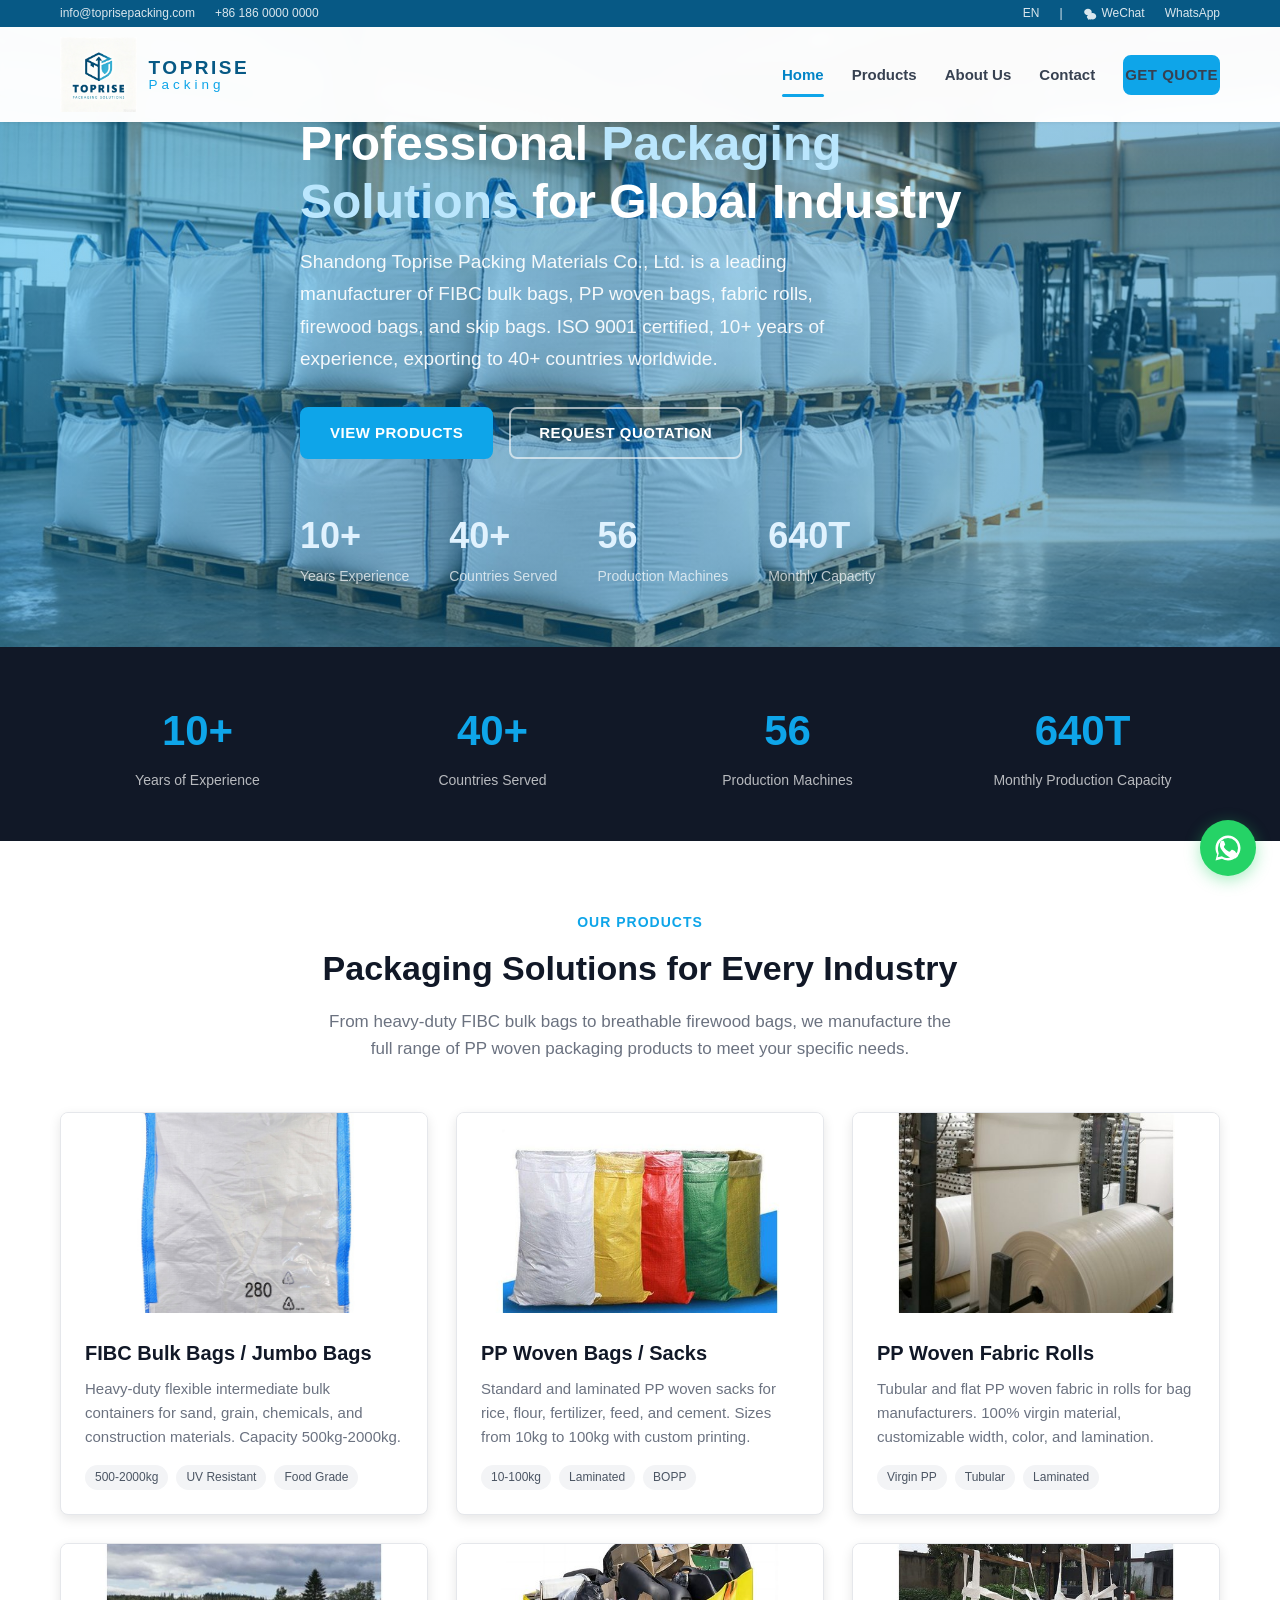
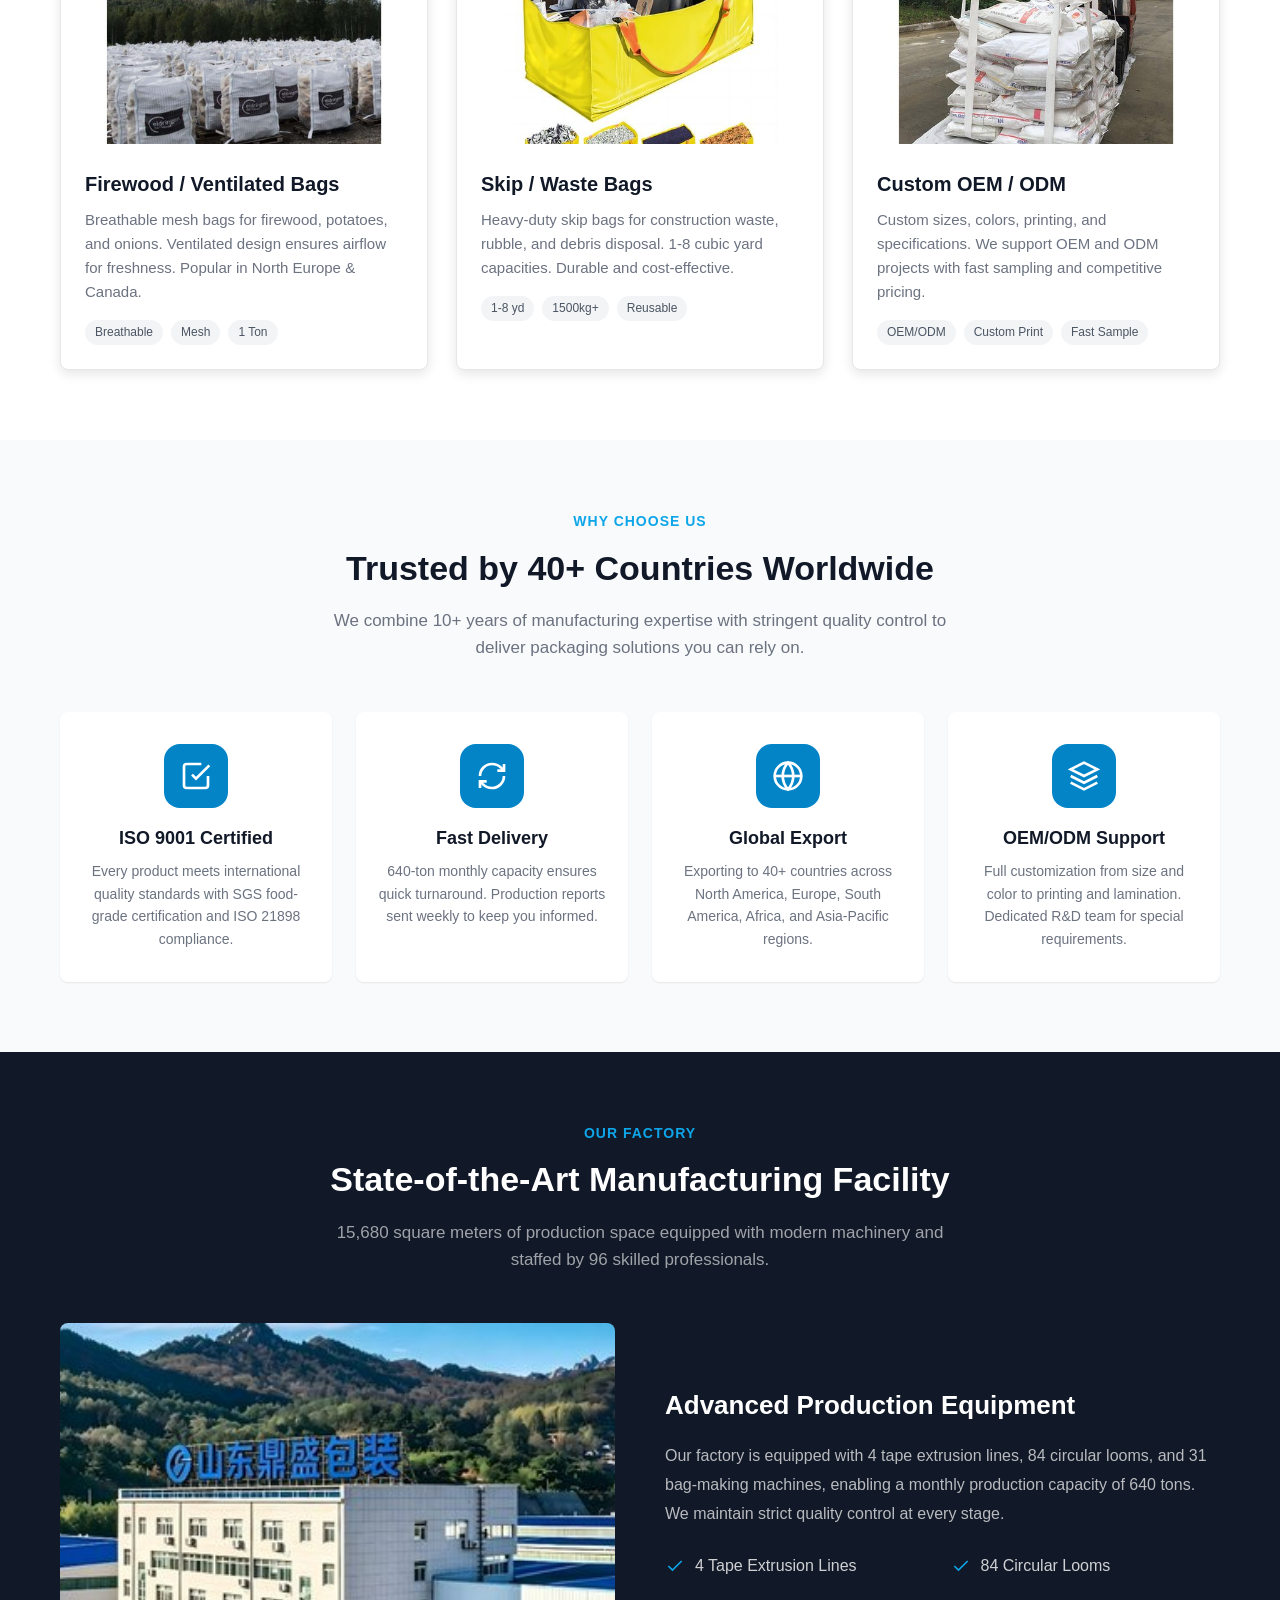
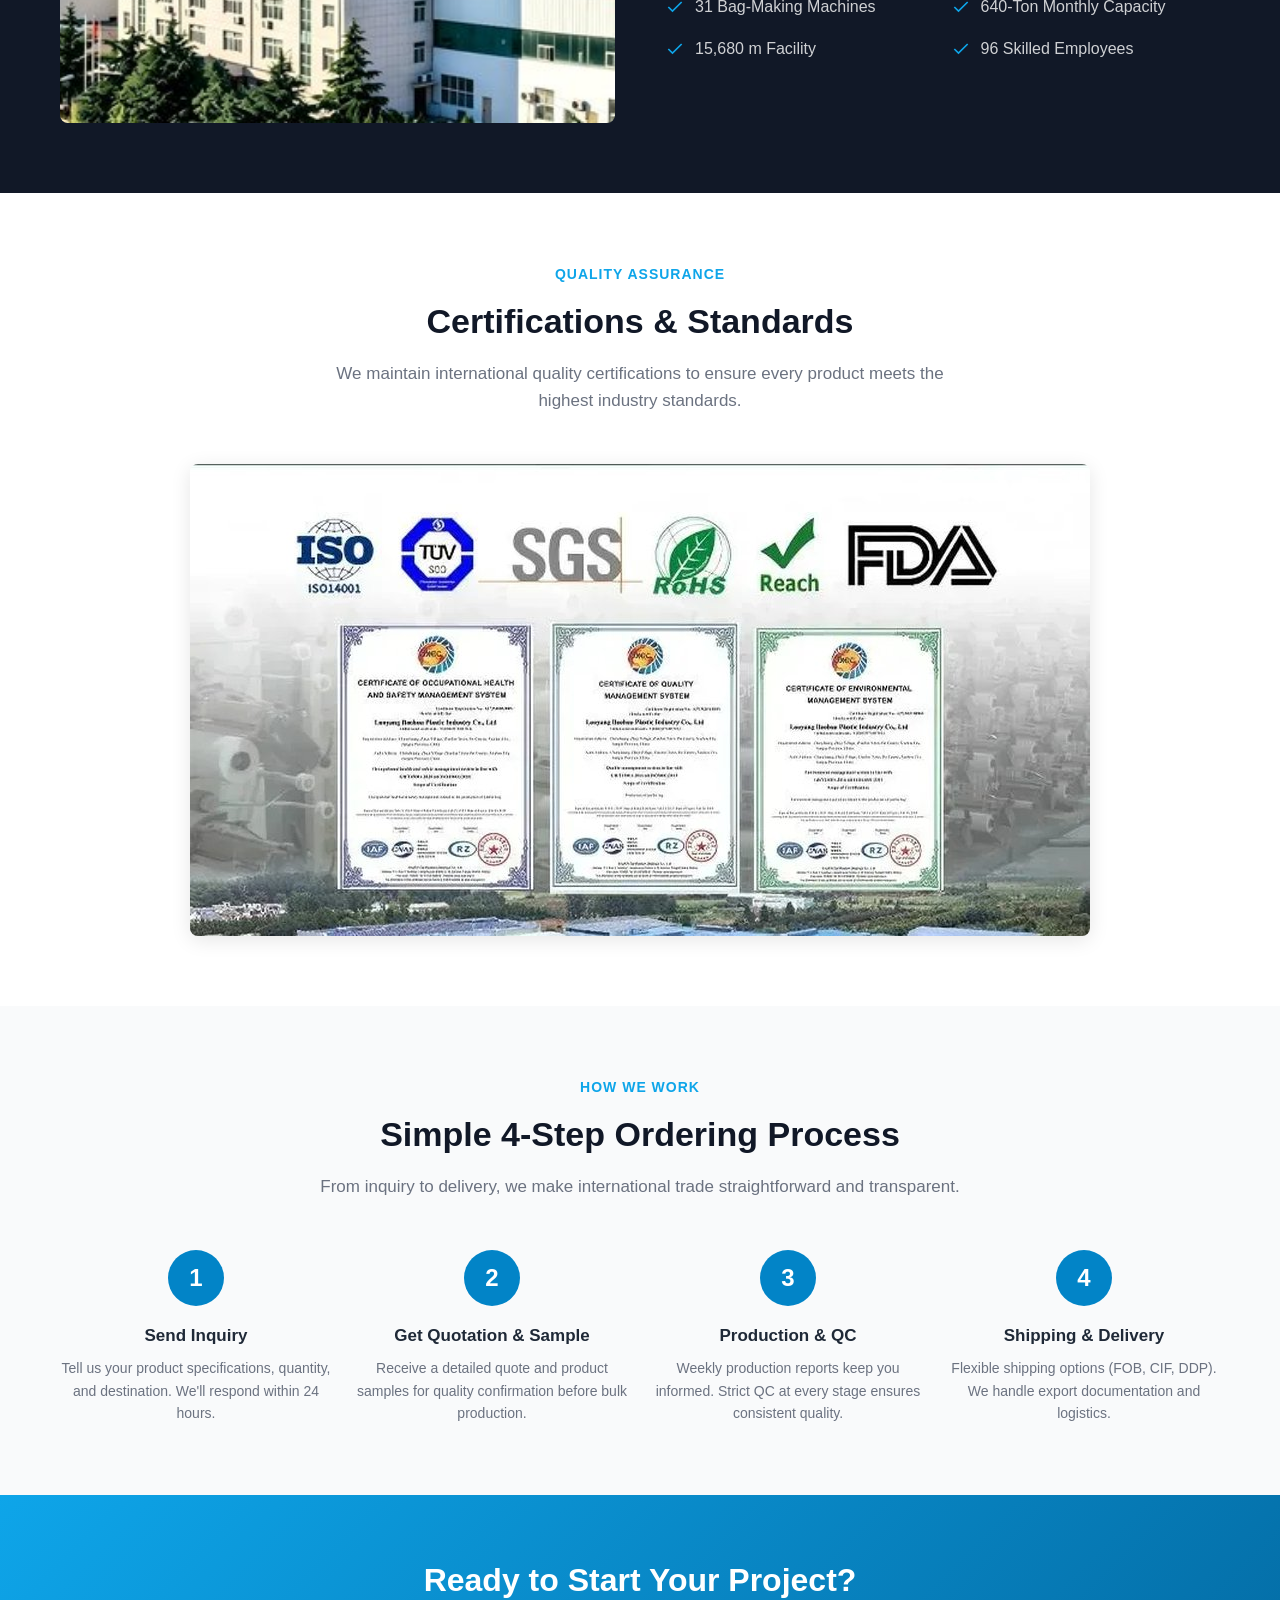
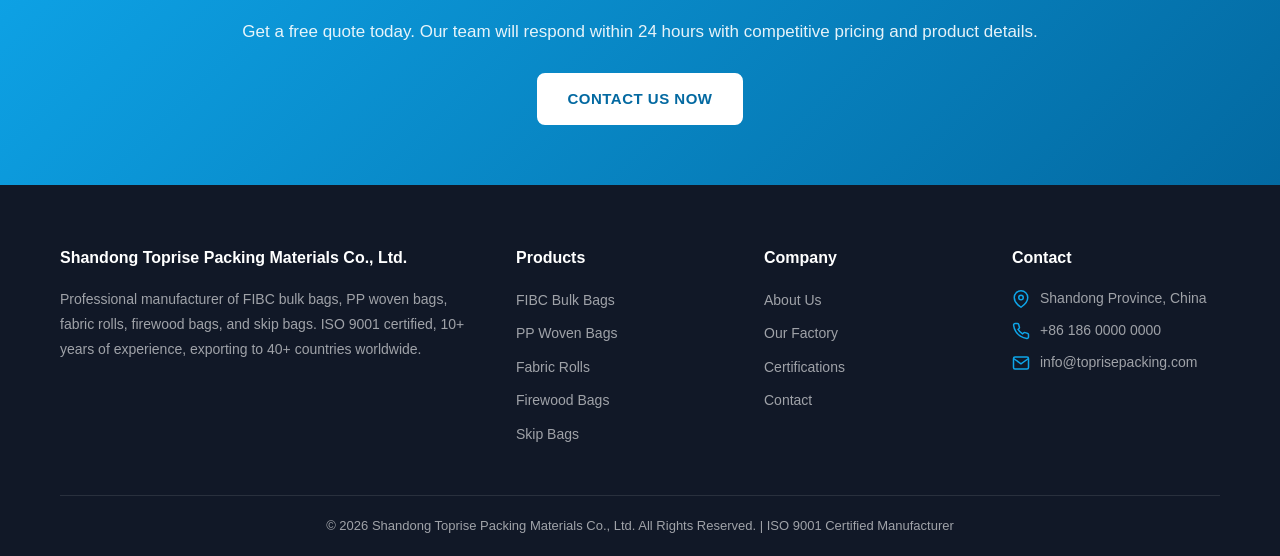
==== index.html @ 5cd0a860 "Toprise Packing website - GitHub Pages deploy" ====
<!DOCTYPE html>
<html lang="en">
<head>
  <meta charset="UTF-8">
  <meta name="viewport" content="width=device-width, initial-scale=1.0">
  <title>Shandong Toprise Packing Materials Co., Ltd. - FIBC Bulk Bags, PP Woven Bags, Fabric Rolls Manufacturer</title>
  <meta name="description" content="Leading manufacturer of FIBC bulk bags, PP woven bags, fabric rolls, firewood bags & skip bags. ISO 9001 certified. 10+ years experience. Exporting to 40+ countries.">
  <meta name="keywords" content="FIBC bulk bag, jumbo bag, PP woven bag, PP fabric roll, firewood bag, skip bag, bulk bag manufacturer, China packaging">
  <meta property="og:title" content="Shandong Toprise Packing Materials Co., Ltd. - Professional Packaging Manufacturer">
  <meta property="og:description" content="FIBC bulk bags, PP woven bags, fabric rolls, firewood bags & skip bags. ISO 9001 certified factory. 10+ years experience.">
  <meta property="og:type" content="website">
  <link rel="canonical" href="https://toprisepacking.com/">
  <link rel="stylesheet" href="style.css">
</head>
<body>

<!-- ===== Header ===== -->
<header class="site-header">
  <div class="header-top">
    <div class="container">
      <div class="left">
        <a href="mailto:info@toprisepacking.com">info@toprisepacking.com</a>
        <a href="tel:+8618600000000">+86 186 0000 0000</a>
      </div>
      <div class="right">
        <a href="#">EN</a>
        <span>|</span>
        <a href="#" style="display:flex;align-items:center;gap:5px;">
          <svg width="14" height="14" viewBox="0 0 24 24" fill="currentColor"><path d="M8.5 14c-3.5 0-6.5-2.5-6.5-5.5S5 3 8.5 3 15 5.5 15 8.5c0 .7-.1 1.3-.4 1.9l.1.1c.5-.1 1-.2 1.5-.2 3.6 0 6.5 2.5 6.5 5.5s-2.9 5.5-6.5 5.5c-.5 0-1-.1-1.5-.2l-.1.1c-.6.3-1.2.4-1.9.4-.7 0-1.3-.1-1.9-.4l-2.3 1.2.6-1.8c-1.5-1-2.5-2.5-2.5-4.3z"/></svg>
          WeChat
        </a>
        <a href="https://wa.me/8618600000000" target="_blank">WhatsApp</a>
      </div>
    </div>
  </div>
  <div class="container">
    <div class="header-main">
      <a href="index.html" class="logo">
        <img src="images/logo.png" alt="Toprise Packing" class="logo-img">
        <div class="logo-text">
          <div class="logo-top">TOPRISE</div>
          <div class="logo-bottom">Packing</div>
        </div>
      </a>
      <nav class="main-nav">
        <a href="index.html" class="active">Home</a>
        <a href="products.html">Products</a>
        <a href="about.html">About Us</a>
        <a href="contact.html">Contact</a>
        <a href="contact.html" class="btn btn-primary btn-sm">Get Quote</a>
      </nav>
      <button class="hamburger" id="hamburger">&#9776;</button>
    </div>
  </div>
</header>

<!-- ===== Hero ===== -->
<section class="hero">
  <div class="hero-bg">
    <img src="images/hero.jpg" alt="Shandong Toprise Packing Factory">
  </div>
  <div class="hero-overlay"></div>
  <div class="container">
    <div class="hero-content">
      <h1>Professional <span>Packaging Solutions</span> for Global Industry</h1>
      <p>Shandong Toprise Packing Materials Co., Ltd. is a leading manufacturer of FIBC bulk bags, PP woven bags, fabric rolls, firewood bags, and skip bags. ISO 9001 certified, 10+ years of experience, exporting to 40+ countries worldwide.</p>
      <div class="hero-buttons">
        <a href="products.html" class="btn btn-primary">View Products</a>
        <a href="contact.html" class="btn btn-outline">Request Quotation</a>
      </div>
      <div class="hero-stats">
        <div class="hero-stat"><div class="num">10+</div><div class="label">Years Experience</div></div>
        <div class="hero-stat"><div class="num">40+</div><div class="label">Countries Served</div></div>
        <div class="hero-stat"><div class="num">56</div><div class="label">Production Machines</div></div>
        <div class="hero-stat"><div class="num">640T</div><div class="label">Monthly Capacity</div></div>
      </div>
    </div>
  </div>
</section>

<!-- ===== Stats Bar ===== -->
<section class="stats-bar">
  <div class="container">
    <div class="stats-grid">
      <div class="stat-item"><div class="num">10+</div><div class="label">Years of Experience</div></div>
      <div class="stat-item"><div class="num">40+</div><div class="label">Countries Served</div></div>
      <div class="stat-item"><div class="num">56</div><div class="label">Production Machines</div></div>
      <div class="stat-item"><div class="num">640T</div><div class="label">Monthly Production Capacity</div></div>
    </div>
  </div>
</section>

<!-- ===== Product Categories ===== -->
<section class="section">
  <div class="container">
    <div class="section-head">
      <div class="eyebrow">Our Products</div>
      <h2>Packaging Solutions for Every Industry</h2>
      <p>From heavy-duty FIBC bulk bags to breathable firewood bags, we manufacture the full range of PP woven packaging products to meet your specific needs.</p>
    </div>
    <div class="cat-grid">
      <!-- Category 1: FIBC Bulk Bags -->
      <div class="cat-card">
        <div class="cat-visual">
          <img src="images/p01.jpg" alt="FIBC Bulk Bags" style="width:100%;height:100%;object-fit:cover;">
        </div>
        <div class="cat-body">
          <h3>FIBC Bulk Bags / Jumbo Bags</h3>
          <p>Heavy-duty flexible intermediate bulk containers for sand, grain, chemicals, and construction materials. Capacity 500kg-2000kg.</p>
          <div class="cat-tags">
            <span>500-2000kg</span><span>UV Resistant</span><span>Food Grade</span>
          </div>
        </div>
      </div>
      <!-- Category 2: PP Woven Bags -->
      <div class="cat-card">
        <div class="cat-visual">
          <img src="images/p09.jpg" alt="PP Woven Bags" style="width:100%;height:100%;object-fit:cover;">
        </div>
        <div class="cat-body">
          <h3>PP Woven Bags / Sacks</h3>
          <p>Standard and laminated PP woven sacks for rice, flour, fertilizer, feed, and cement. Sizes from 10kg to 100kg with custom printing.</p>
          <div class="cat-tags">
            <span>10-100kg</span><span>Laminated</span><span>BOPP</span>
          </div>
        </div>
      </div>
      <!-- Category 3: Fabric Rolls -->
      <div class="cat-card">
        <div class="cat-visual">
          <img src="images/p16.jpg" alt="PP Woven Fabric Rolls" style="width:100%;height:100%;object-fit:cover;">
        </div>
        <div class="cat-body">
          <h3>PP Woven Fabric Rolls</h3>
          <p>Tubular and flat PP woven fabric in rolls for bag manufacturers. 100% virgin material, customizable width, color, and lamination.</p>
          <div class="cat-tags">
            <span>Virgin PP</span><span>Tubular</span><span>Laminated</span>
          </div>
        </div>
      </div>
      <!-- Category 4: Firewood Bags -->
      <div class="cat-card">
        <div class="cat-visual">
          <img src="images/p23.jpg" alt="Firewood Bags" style="width:100%;height:100%;object-fit:cover;">
        </div>
        <div class="cat-body">
          <h3>Firewood / Ventilated Bags</h3>
          <p>Breathable mesh bags for firewood, potatoes, and onions. Ventilated design ensures airflow for freshness. Popular in North Europe & Canada.</p>
          <div class="cat-tags">
            <span>Breathable</span><span>Mesh</span><span>1 Ton</span>
          </div>
        </div>
      </div>
      <!-- Category 5: Skip Bags -->
      <div class="cat-card">
        <div class="cat-visual">
          <img src="images/p30.jpg" alt="Skip Bags" style="width:100%;height:100%;object-fit:cover;">
        </div>
        <div class="cat-body">
          <h3>Skip / Waste Bags</h3>
          <p>Heavy-duty skip bags for construction waste, rubble, and debris disposal. 1-8 cubic yard capacities. Durable and cost-effective.</p>
          <div class="cat-tags">
            <span>1-8 yd</span><span>1500kg+</span><span>Reusable</span>
          </div>
        </div>
      </div>
      <!-- Category 6: Custom Solutions -->
      <div class="cat-card">
        <div class="cat-visual">
          <img src="images/p07.jpg" alt="Custom OEM ODM" style="width:100%;height:100%;object-fit:cover;">
        </div>
        <div class="cat-body">
          <h3>Custom OEM / ODM</h3>
          <p>Custom sizes, colors, printing, and specifications. We support OEM and ODM projects with fast sampling and competitive pricing.</p>
          <div class="cat-tags">
            <span>OEM/ODM</span><span>Custom Print</span><span>Fast Sample</span>
          </div>
        </div>
      </div>
    </div>
  </div>
</section>

<!-- ===== Advantages ===== -->
<section class="section adv-section">
  <div class="container">
    <div class="section-head">
      <div class="eyebrow">Why Choose Us</div>
      <h2>Trusted by 40+ Countries Worldwide</h2>
      <p>We combine 10+ years of manufacturing expertise with stringent quality control to deliver packaging solutions you can rely on.</p>
    </div>
    <div class="adv-grid">
      <div class="adv-card">
        <div class="adv-icon">
          <svg viewBox="0 0 24 24" fill="none" stroke="#fff" stroke-width="2">
            <path d="M9 11l3 3L22 4"/><path d="M21 12v7a2 2 0 0 1-2 2H5a2 2 0 0 1-2-2V5a2 2 0 0 1 2-2h11"/>
          </svg>
        </div>
        <h3>ISO 9001 Certified</h3>
        <p>Every product meets international quality standards with SGS food-grade certification and ISO 21898 compliance.</p>
      </div>
      <div class="adv-card">
        <div class="adv-icon">
          <svg viewBox="0 0 24 24" fill="none" stroke="#fff" stroke-width="2">
            <path d="M3 12a9 9 0 0 1 9-9 9.75 9.75 0 0 1 6.74 2.74L21 8"/><path d="M21 3v5h-5"/><path d="M21 12a9 9 0 0 1-9 9 9.75 9.75 0 0 1-6.74-2.74L3 16"/><path d="M8 16H3v5"/>
          </svg>
        </div>
        <h3>Fast Delivery</h3>
        <p>640-ton monthly capacity ensures quick turnaround. Production reports sent weekly to keep you informed.</p>
      </div>
      <div class="adv-card">
        <div class="adv-icon">
          <svg viewBox="0 0 24 24" fill="none" stroke="#fff" stroke-width="2">
            <circle cx="12" cy="12" r="10"/><path d="M2 12h20"/><path d="M12 2a15.3 15.3 0 0 1 4 10 15.3 15.3 0 0 1-4 10 15.3 15.3 0 0 1-4-10 15.3 15.3 0 0 1 4-10z"/>
          </svg>
        </div>
        <h3>Global Export</h3>
        <p>Exporting to 40+ countries across North America, Europe, South America, Africa, and Asia-Pacific regions.</p>
      </div>
      <div class="adv-card">
        <div class="adv-icon">
          <svg viewBox="0 0 24 24" fill="none" stroke="#fff" stroke-width="2">
            <path d="M12 2L2 7l10 5 10-5-10-5z"/><path d="M2 17l10 5 10-5"/><path d="M2 12l10 5 10-5"/>
          </svg>
        </div>
        <h3>OEM/ODM Support</h3>
        <p>Full customization from size and color to printing and lamination. Dedicated R&D team for special requirements.</p>
      </div>
    </div>
  </div>
</section>

<!-- ===== Factory Section ===== -->
<section class="section factory-section">
  <div class="container">
    <div class="section-head">
      <div class="eyebrow">Our Factory</div>
      <h2>State-of-the-Art Manufacturing Facility</h2>
      <p>15,680 square meters of production space equipped with modern machinery and staffed by 96 skilled professionals.</p>
    </div>
    <div class="factory-grid">
      <div class="factory-visual">
        <img src="images/factory.jpg" alt="Shandong Toprise Packing Factory" style="width:100%;height:100%;object-fit:cover;">
      </div>
      <div class="factory-info">
        <h3>Advanced Production Equipment</h3>
        <p>Our factory is equipped with 4 tape extrusion lines, 84 circular looms, and 31 bag-making machines, enabling a monthly production capacity of 640 tons. We maintain strict quality control at every stage.</p>
        <ul class="factory-list">
          <li><svg viewBox="0 0 24 24" fill="none" stroke="currentColor" stroke-width="2"><polyline points="20 6 9 17 4 12"/></svg> 4 Tape Extrusion Lines</li>
          <li><svg viewBox="0 0 24 24" fill="none" stroke="currentColor" stroke-width="2"><polyline points="20 6 9 17 4 12"/></svg> 84 Circular Looms</li>
          <li><svg viewBox="0 0 24 24" fill="none" stroke="currentColor" stroke-width="2"><polyline points="20 6 9 17 4 12"/></svg> 31 Bag-Making Machines</li>
          <li><svg viewBox="0 0 24 24" fill="none" stroke="currentColor" stroke-width="2"><polyline points="20 6 9 17 4 12"/></svg> 640-Ton Monthly Capacity</li>
          <li><svg viewBox="0 0 24 24" fill="none" stroke="currentColor" stroke-width="2"><polyline points="20 6 9 17 4 12"/></svg> 15,680 m Facility</li>
          <li><svg viewBox="0 0 24 24" fill="none" stroke="currentColor" stroke-width="2"><polyline points="20 6 9 17 4 12"/></svg> 96 Skilled Employees</li>
        </ul>
      </div>
    </div>
  </div>
</section>

<!-- ===== Certifications ===== -->
<section class="section cert-section">
  <div class="container">
    <div class="section-head">
      <div class="eyebrow">Quality Assurance</div>
      <h2>Certifications & Standards</h2>
      <p>We maintain international quality certifications to ensure every product meets the highest industry standards.</p>
    </div>
    <div class="cert-grid" style="max-width:900px;margin:0 auto;">
      <img src="images/certificates.jpg" alt="ISO 9001, SGS, ISO 21898, TUV, RoHS, Reach, FDA Certifications" style="width:100%;border-radius:8px;box-shadow:0 4px 20px rgba(0,0,0,0.1);">
    </div>
  </div>
</section>

<!-- ===== Process ===== -->
<section class="section process-section">
  <div class="container">
    <div class="section-head">
      <div class="eyebrow">How We Work</div>
      <h2>Simple 4-Step Ordering Process</h2>
      <p>From inquiry to delivery, we make international trade straightforward and transparent.</p>
    </div>
    <div class="process-grid">
      <div class="process-step">
        <div class="process-num">1</div>
        <h3>Send Inquiry</h3>
        <p>Tell us your product specifications, quantity, and destination. We'll respond within 24 hours.</p>
      </div>
      <div class="process-step">
        <div class="process-num">2</div>
        <h3>Get Quotation & Sample</h3>
        <p>Receive a detailed quote and product samples for quality confirmation before bulk production.</p>
      </div>
      <div class="process-step">
        <div class="process-num">3</div>
        <h3>Production & QC</h3>
        <p>Weekly production reports keep you informed. Strict QC at every stage ensures consistent quality.</p>
      </div>
      <div class="process-step">
        <div class="process-num">4</div>
        <h3>Shipping & Delivery</h3>
        <p>Flexible shipping options (FOB, CIF, DDP). We handle export documentation and logistics.</p>
      </div>
    </div>
  </div>
</section>

<!-- ===== CTA ===== -->
<section class="cta-section">
  <div class="container">
    <h2>Ready to Start Your Project?</h2>
    <p>Get a free quote today. Our team will respond within 24 hours with competitive pricing and product details.</p>
    <a href="contact.html" class="btn btn-primary">Contact Us Now</a>
  </div>
</section>

<!-- ===== Footer ===== -->
<footer class="site-footer">
  <div class="container">
    <div class="footer-grid">
      <div class="footer-col">
        <h4>Shandong Toprise Packing Materials Co., Ltd.</h4>
        <p>Professional manufacturer of FIBC bulk bags, PP woven bags, fabric rolls, firewood bags, and skip bags. ISO 9001 certified, 10+ years of experience, exporting to 40+ countries worldwide.</p>
      </div>
      <div class="footer-col">
        <h4>Products</h4>
        <ul>
          <li><a href="products.html">FIBC Bulk Bags</a></li>
          <li><a href="products.html">PP Woven Bags</a></li>
          <li><a href="products.html">Fabric Rolls</a></li>
          <li><a href="products.html">Firewood Bags</a></li>
          <li><a href="products.html">Skip Bags</a></li>
        </ul>
      </div>
      <div class="footer-col">
        <h4>Company</h4>
        <ul>
          <li><a href="about.html">About Us</a></li>
          <li><a href="about.html">Our Factory</a></li>
          <li><a href="about.html">Certifications</a></li>
          <li><a href="contact.html">Contact</a></li>
        </ul>
      </div>
      <div class="footer-col">
        <h4>Contact</h4>
        <div class="footer-contact-item">
          <svg viewBox="0 0 24 24" fill="none" stroke="currentColor" stroke-width="2"><path d="M21 10c0 7-9 13-9 13s-9-6-9-13a9 9 0 0 1 18 0z"/><circle cx="12" cy="10" r="3"/></svg>
          Shandong Province, China
        </div>
        <div class="footer-contact-item">
          <svg viewBox="0 0 24 24" fill="none" stroke="currentColor" stroke-width="2"><path d="M22 16.92v3a2 2 0 0 1-2.18 2 19.79 19.79 0 0 1-8.63-3.07 19.5 19.5 0 0 1-6-6 19.79 19.79 0 0 1-3.07-8.67A2 2 0 0 1 4.11 2h3a2 2 0 0 1 2 1.72 12.84 12.84 0 0 0 .7 2.81 2 2 0 0 1-.45 2.11L8.09 9.91a16 16 0 0 0 6 6l1.27-1.27a2 2 0 0 1 2.11-.45 12.84 12.84 0 0 0 2.81.7A2 2 0 0 1 22 16.92z"/></svg>
          +86 186 0000 0000
        </div>
        <div class="footer-contact-item">
          <svg viewBox="0 0 24 24" fill="none" stroke="currentColor" stroke-width="2"><path d="M4 4h16c1.1 0 2 .9 2 2v12c0 1.1-.9 2-2 2H4c-1.1 0-2-.9-2-2V6c0-1.1.9-2 2-2z"/><polyline points="22,6 12,13 2,6"/></svg>
          info@toprisepacking.com
        </div>
      </div>
    </div>
    <div class="footer-bottom">
      <p>&copy; 2026 Shandong Toprise Packing Materials Co., Ltd. All Rights Reserved. | ISO 9001 Certified Manufacturer</p>
    </div>
  </div>
</footer>

<!-- WhatsApp Float -->
<a href="https://wa.me/8618600000000" class="whatsapp-float" target="_blank">
  <svg viewBox="0 0 24 24" fill="#fff"><path d="M17.472 14.382c-.297-.149-1.758-.867-2.03-.967-.273-.099-.471-.148-.67.149-.197.297-.967 1.029-1.187 1.237-.22.209-.439.223-.736.074-.297-.149-1.255-.462-2.39-1.475-.883-.788-1.48-1.761-1.653-2.059-.209-.439-.021-.676.13-.894.13-.197.297-.499.446-.671.149-.172.197-.297.297-.446.099-.149.049-.297 0-.446-.049-.149-.671-1.643-.92-2.251-.249-.583-.471-.499-.671-.521l-.571-.01c-.197 0-.499.074-.736.271-.237.197-.967 1.029-1.187 2.449-.22 1.42.074 2.736.996 4.147.947 1.419 2.39 3.873 5.305 5.628 2.914 1.755 3.874 1.854 4.515 1.928.642.074 1.561-.224 1.987-.472.427-.247 1.355-1.079 1.556-1.556.198-.472.198-.843.149-.942-.05-.099-.198-.149-.495-.249zM12 2C6.477 2 2 6.477 2 12c0 1.765.46 3.456 1.303 4.95L2 22l5.156-1.353A9.96 9.96 0 0 0 12 22c5.523 0 10-4.477 10-10S17.523 2 12 2zm0 18c-1.605 0-3.179-.43-4.546-1.243l-.327-.195-3.388.889.905-3.301-.214-.34A8.03 8.03 0 0 1 3.954 12 8.05 8.05 0 0 1 12 3.954 8.05 8.05 0 0 1 20.046 12 8.05 8.05 0 0 1 12 20z"/></svg>
</a>

<script src="main.js"></script>
</body>
</html>
---- style.css ----
/* ===== CSS Variables ===== */
:root {
  --primary: #0284c7;
  --primary-dark: #075985;
  --primary-light: #38bdf8;
  --accent: #0ea5e9;
  --accent-dark: #0369a1;
  --gray-50: #f9fafb;
  --gray-100: #f3f4f6;
  --gray-200: #e5e7eb;
  --gray-300: #d1d5db;
  --gray-400: #9ca3af;
  --gray-500: #6b7280;
  --gray-600: #4b5563;
  --gray-700: #374151;
  --gray-800: #1f2937;
  --gray-900: #111827;
  --white: #fff;
  --success: #10b981;
  --warning: #f59e0b;
  --danger: #ef4444;
  --radius: 8px;
  --shadow-sm: 0 1px 2px rgba(0,0,0,0.08);
  --shadow: 0 4px 12px rgba(0,0,0,0.10);
  --shadow-lg: 0 12px 40px rgba(0,0,0,0.12);
  --transition: 0.3s ease;
  --container: 1200px;
}

/* ===== Reset ===== */
* { margin: 0; padding: 0; box-sizing: border-box; }
html { scroll-behavior: smooth; }
body {
  font-family: 'Segoe UI', 'Helvetica Neue', Arial, sans-serif;
  color: var(--gray-800);
  line-height: 1.6;
  background: var(--white);
}
img { max-width: 100%; display: block; }
a { color: var(--primary); text-decoration: none; transition: var(--transition); }
a:hover { color: var(--accent); }
ul { list-style: none; }
.container { max-width: var(--container); margin: 0 auto; padding: 0 20px; }

/* ===== Buttons ===== */
.btn {
  display: inline-flex; align-items: center; gap: 8px;
  padding: 12px 28px; border-radius: var(--radius); font-weight: 600;
  font-size: 15px; border: 2px solid transparent; cursor: pointer;
  transition: var(--transition); text-transform: uppercase; letter-spacing: 0.5px;
}
.btn-primary { background: var(--accent); color: #fff; border-color: var(--accent); }
.btn-primary:hover { background: var(--accent-dark); border-color: var(--accent-dark); color: #fff; transform: translateY(-2px); box-shadow: 0 6px 20px rgba(14,165,233,0.35); }
.btn-outline { background: transparent; color: #fff; border-color: rgba(255,255,255,0.6); }
.btn-outline:hover { background: #fff; color: var(--primary); border-color: #fff; }
.btn-dark { background: var(--primary); color: #fff; border-color: var(--primary); }
.btn-dark:hover { background: var(--primary-dark); border-color: var(--primary-dark); color: #fff; transform: translateY(-2px); box-shadow: 0 6px 20px rgba(3,105,161,0.3); }
.btn-sm { padding: 8px 18px; font-size: 13px; }

/* ===== Header ===== */
.site-header {
  position: fixed; top: 0; left: 0; right: 0; z-index: 1000;
  background: rgba(255,255,255,0.98);
  backdrop-filter: blur(8px);
  box-shadow: 0 1px 3px rgba(0,0,0,0.08);
  transition: var(--transition);
}
.header-top {
  background: var(--primary-dark);
  color: rgba(255,255,255,0.85);
  font-size: 12px; padding: 4px 0;
}
.header-top .container { display: flex; justify-content: space-between; align-items: center; }
.header-top a { color: rgba(255,255,255,0.85); }
.header-top a:hover { color: #fff; }
.header-top .left, .header-top .right { display: flex; gap: 20px; align-items: center; }
.header-main {
  display: flex; justify-content: space-between; align-items: center;
  padding: 10px 0;
}
.logo { display: flex; align-items: center; gap: 12px; color: var(--primary); }
.logo .logo-img { height: 75px; width: auto; object-fit: contain; display: block; }
.logo-text { display: flex; flex-direction: column; line-height: 1.05; }
.logo-top { font-size: 19px; font-weight: 900; letter-spacing: 2.5px; color: var(--primary-dark); text-transform: uppercase; }
.logo-bottom { font-size: 13.5px; font-weight: 500; letter-spacing: 4px; color: var(--accent); text-transform: capitalize; }
.main-nav { display: flex; gap: 28px; align-items: center; }
.main-nav a { font-weight: 600; color: var(--gray-700); font-size: 15px; padding: 6px 0; position: relative; }
.main-nav a:hover, .main-nav a.active { color: var(--primary); }
.main-nav a.active::after { content: ''; position: absolute; bottom: -4px; left: 0; right: 0; height: 3px; background: var(--accent); border-radius: 2px; }
.hamburger { display: none; background: none; border: none; cursor: pointer; font-size: 26px; color: var(--primary); }

/* ===== Hero ===== */
.hero {
  position: relative; min-height: 600px; display: flex; align-items: center;
  overflow: hidden; color: #fff; padding: 115px 0 60px;
}
.hero-bg {
  position: absolute; top: 0; left: 0; width: 100%; height: 100%; z-index: 0;
}
.hero-bg img {
  width: 100%; height: 100%; object-fit: cover;
  animation: kenburns 20s ease-in-out infinite alternate;
}
.hero-overlay {
  position: absolute; top: 0; left: 0; width: 100%; height: 100%;
  background: linear-gradient(135deg, rgba(14,165,233,0.50) 0%, rgba(2,132,199,0.38) 50%, rgba(3,105,161,0.55) 100%);
  z-index: 1;
}
@keyframes kenburns {
  0% { transform: scale(1); }
  100% { transform: scale(1.12); }
}
.hero-content { position: relative; z-index: 2; max-width: 680px; }
.hero h1 { font-size: 48px; font-weight: 800; line-height: 1.2; margin-bottom: 16px; }
.hero h1 span { color: #bae6fd; }
.hero p { font-size: 19px; line-height: 1.7; color: rgba(255,255,255,0.92); margin-bottom: 32px; max-width: 560px; }
.hero-buttons { display: flex; gap: 16px; flex-wrap: wrap; }
.hero-stats { display: flex; gap: 40px; margin-top: 48px; flex-wrap: wrap; }
.hero-stat .num { font-size: 36px; font-weight: 800; color: #e0f2fe; }
.hero-stat .label { font-size: 14px; color: rgba(255,255,255,0.7); }

/* ===== Section Common ===== */
.section { padding: 70px 0; }
.section-head { text-align: center; margin-bottom: 50px; }
.section-head .eyebrow { color: var(--accent); font-weight: 700; text-transform: uppercase; letter-spacing: 1px; font-size: 14px; margin-bottom: 8px; }
.section-head h2 { font-size: 34px; font-weight: 800; color: var(--gray-900); margin-bottom: 12px; }
.section-head p { color: var(--gray-500); font-size: 17px; max-width: 640px; margin: 0 auto; }

/* ===== Stats Bar ===== */
.stats-bar { background: var(--gray-900); color: #fff; padding: 50px 0; }
.stats-grid { display: grid; grid-template-columns: repeat(4, 1fr); gap: 20px; text-align: center; }
.stat-item .num { font-size: 42px; font-weight: 800; color: var(--accent); }
.stat-item .label { font-size: 14px; color: rgba(255,255,255,0.7); margin-top: 4px; }

/* ===== Product Categories ===== */
.cat-grid { display: grid; grid-template-columns: repeat(3, 1fr); gap: 28px; }
.cat-card {
  background: #fff; border-radius: var(--radius); overflow: hidden;
  box-shadow: var(--shadow); transition: var(--transition); border: 1px solid var(--gray-200);
}
.cat-card:hover { transform: translateY(-6px); box-shadow: var(--shadow-lg); border-color: var(--primary-light); }
.cat-visual {
  height: 200px; display: flex; align-items: center; justify-content: center;
  background: linear-gradient(135deg, var(--gray-100), var(--gray-200));
}
.cat-visual svg { width: 120px; height: 120px; }
.cat-body { padding: 24px; }
.cat-body h3 { font-size: 20px; font-weight: 700; color: var(--gray-900); margin-bottom: 8px; }
.cat-body p { color: var(--gray-500); font-size: 15px; margin-bottom: 16px; }
.cat-body .cat-tags { display: flex; gap: 8px; flex-wrap: wrap; }
.cat-body .cat-tags span { font-size: 12px; background: var(--gray-100); color: var(--gray-600); padding: 3px 10px; border-radius: 20px; }

/* ===== Advantages ===== */
.adv-section { background: var(--gray-50); }
.adv-grid { display: grid; grid-template-columns: repeat(4, 1fr); gap: 24px; }
.adv-card { text-align: center; padding: 32px 20px; background: #fff; border-radius: var(--radius); box-shadow: var(--shadow-sm); transition: var(--transition); }
.adv-card:hover { box-shadow: var(--shadow); transform: translateY(-4px); }
.adv-icon { width: 64px; height: 64px; margin: 0 auto 16px; background: var(--primary); border-radius: 16px; display: flex; align-items: center; justify-content: center; }
.adv-icon svg { width: 32px; height: 32px; }
.adv-card h3 { font-size: 18px; font-weight: 700; margin-bottom: 8px; color: var(--gray-900); }
.adv-card p { font-size: 14px; color: var(--gray-500); }

/* ===== Factory Section ===== */
.factory-section { background: var(--gray-900); color: #fff; }
.factory-section .section-head h2 { color: #fff; }
.factory-section .section-head p { color: rgba(255,255,255,0.6); }
.factory-grid { display: grid; grid-template-columns: 1fr 1fr; gap: 50px; align-items: center; }
.factory-visual {
  height: 400px; border-radius: var(--radius); overflow: hidden;
  background: linear-gradient(135deg, #0c4a6e, #075985);
  display: flex; align-items: center; justify-content: center;
  position: relative;
}
.factory-visual svg { width: 80%; height: 80%; }
.factory-info h3 { font-size: 26px; font-weight: 700; margin-bottom: 16px; }
.factory-info p { color: rgba(255,255,255,0.7); margin-bottom: 24px; line-height: 1.8; }
.factory-list { display: grid; grid-template-columns: 1fr 1fr; gap: 16px; }
.factory-list li { display: flex; align-items: center; gap: 10px; color: rgba(255,255,255,0.8); }
.factory-list li svg { width: 20px; height: 20px; flex-shrink: 0; color: var(--accent); }

/* ===== Certifications ===== */
.cert-section { background: #fff; }
.cert-grid { display: flex; gap: 24px; flex-wrap: wrap; justify-content: center; }
.cert-badge {
  width: 160px; padding: 28px 16px; border: 2px solid var(--gray-200); border-radius: var(--radius);
  text-align: center; transition: var(--transition);
}
.cert-badge:hover { border-color: var(--primary); box-shadow: var(--shadow); }
.cert-badge .cert-icon { width: 56px; height: 56px; margin: 0 auto 12px; }
.cert-badge h4 { font-size: 16px; font-weight: 700; color: var(--gray-800); }
.cert-badge p { font-size: 12px; color: var(--gray-500); margin-top: 4px; }

/* ===== Process ===== */
.process-section { background: var(--gray-50); }
.process-grid { display: grid; grid-template-columns: repeat(4, 1fr); gap: 24px; position: relative; }
.process-step { text-align: center; position: relative; }
.process-num { width: 56px; height: 56px; background: var(--primary); color: #fff; border-radius: 50%; display: flex; align-items: center; justify-content: center; font-size: 24px; font-weight: 800; margin: 0 auto 16px; }
.process-step h3 { font-size: 17px; font-weight: 700; margin-bottom: 8px; }
.process-step p { font-size: 14px; color: var(--gray-500); }

/* ===== CTA Section ===== */
.cta-section { background: linear-gradient(135deg, var(--accent), var(--accent-dark)); color: #fff; text-align: center; padding: 60px 0; }
.cta-section h2 { font-size: 32px; font-weight: 800; margin-bottom: 12px; }
.cta-section p { font-size: 17px; color: rgba(255,255,255,0.9); margin-bottom: 28px; }
.cta-section .btn-primary { background: #fff; color: var(--accent-dark); border-color: #fff; }
.cta-section .btn-primary:hover { background: var(--gray-100); }

/* ===== Footer ===== */
.site-footer { background: var(--gray-900); color: rgba(255,255,255,0.6); padding: 60px 0 20px; }
.footer-grid { display: grid; grid-template-columns: 2fr 1fr 1fr 1fr; gap: 40px; margin-bottom: 40px; }
.footer-col h4 { color: #fff; font-size: 16px; font-weight: 700; margin-bottom: 16px; }
.footer-col p { font-size: 14px; line-height: 1.8; }
.footer-col ul li { margin-bottom: 8px; }
.footer-col ul li a { color: rgba(255,255,255,0.6); font-size: 14px; }
.footer-col ul li a:hover { color: var(--accent); }
.footer-contact-item { display: flex; gap: 10px; margin-bottom: 10px; font-size: 14px; }
.footer-contact-item svg { width: 18px; height: 18px; flex-shrink: 0; margin-top: 3px; color: var(--accent); }
.footer-bottom { border-top: 1px solid rgba(255,255,255,0.1); padding-top: 20px; text-align: center; font-size: 13px; }

/* ===== Page Header ===== */
.page-header {
  background: linear-gradient(135deg, var(--primary), var(--primary-dark));
  color: #fff; padding: 120px 0 50px; text-align: center;
}
.page-header h1 { font-size: 38px; font-weight: 800; margin-bottom: 8px; }
.page-header p { font-size: 17px; color: rgba(255,255,255,0.8); }
.breadcrumb { margin-top: 12px; font-size: 14px; }
.breadcrumb a { color: rgba(255,255,255,0.7); }
.breadcrumb span { margin: 0 6px; }

/* ===== Filter Tabs ===== */
.filter-tabs { display: flex; gap: 12px; justify-content: center; flex-wrap: wrap; margin-bottom: 40px; }
.filter-tabs button {
  padding: 10px 24px; border: 2px solid var(--gray-200); background: #fff; border-radius: 30px;
  font-size: 14px; font-weight: 600; color: var(--gray-600); cursor: pointer; transition: var(--transition);
}
.filter-tabs button:hover { border-color: var(--primary-light); color: var(--primary); }
.filter-tabs button.active { background: var(--primary); border-color: var(--primary); color: #fff; }

/* ===== Product Grid ===== */
.products-grid { display: grid; grid-template-columns: repeat(3, 1fr); gap: 28px; }
.product-card {
  background: #fff; border: 1px solid var(--gray-200); border-radius: var(--radius);
  overflow: hidden; transition: var(--transition); box-shadow: var(--shadow-sm);
}
.product-card:hover { box-shadow: var(--shadow-lg); transform: translateY(-4px); border-color: var(--primary-light); }
.product-card.is-hidden { display: none; }
.product-img {
  width: 100%; height: 220px; position: relative; overflow: hidden;
  display: flex; align-items: center; justify-content: center;
  background: linear-gradient(135deg, #e0f2fe, #bae6fd);
}
.product-img svg { width: 130px; height: 130px; }
.product-img img { width: 100%; height: 100%; object-fit: cover; display: block; }
.product-tag {
  position: absolute; top: 12px; left: 12px; background: var(--accent); color: #fff;
  font-size: 11px; font-weight: 700; padding: 4px 12px; border-radius: 4px; text-transform: uppercase;
}
.product-body { padding: 20px; }
.product-body h4 { font-size: 15px; font-weight: 700; color: var(--gray-800); margin-bottom: 10px; line-height: 1.4; min-height: 42px; }
.product-meta { display: flex; justify-content: space-between; margin-bottom: 12px; }
.product-meta .price { color: var(--accent); font-weight: 700; font-size: 16px; }
.product-meta .moq { color: var(--gray-500); font-size: 13px; }

/* ===== About Page ===== */
.about-intro { display: grid; grid-template-columns: 1fr 1fr; gap: 50px; align-items: center; }
.about-intro-text h2 { font-size: 30px; font-weight: 800; margin-bottom: 16px; }
.about-intro-text p { color: var(--gray-600); margin-bottom: 16px; line-height: 1.8; }
.about-intro-visual {
  height: 380px; border-radius: var(--radius); overflow: hidden;
  background: linear-gradient(135deg, var(--gray-100), var(--gray-200));
  display: flex; align-items: center; justify-content: center;
}
.about-intro-visual svg { width: 70%; height: 70%; }

.values-grid { display: grid; grid-template-columns: repeat(3, 1fr); gap: 28px; }
.value-card { padding: 32px; background: #fff; border-radius: var(--radius); box-shadow: var(--shadow-sm); text-align: center; transition: var(--transition); }
.value-card:hover { box-shadow: var(--shadow); transform: translateY(-4px); }
.value-icon { width: 56px; height: 56px; margin: 0 auto 16px; }
.value-card h3 { font-size: 18px; font-weight: 700; margin-bottom: 8px; }
.value-card p { font-size: 14px; color: var(--gray-500); }

.timeline { position: relative; max-width: 800px; margin: 0 auto; }
.timeline::before { content: ''; position: absolute; left: 30px; top: 0; bottom: 0; width: 3px; background: var(--gray-200); }
.timeline-item { position: relative; padding-left: 80px; margin-bottom: 40px; }
.timeline-item::before { content: ''; position: absolute; left: 22px; top: 4px; width: 18px; height: 18px; border-radius: 50%; background: var(--accent); border: 4px solid #fff; box-shadow: 0 0 0 3px var(--accent); }
.timeline-year { font-size: 14px; font-weight: 700; color: var(--accent); }
.timeline-item h3 { font-size: 18px; margin: 4px 0 8px; }
.timeline-item p { font-size: 14px; color: var(--gray-500); }

/* ===== Contact Page ===== */
.contact-grid { display: grid; grid-template-columns: 1fr 1fr; gap: 50px; }
.contact-form input, .contact-form textarea, .contact-form select {
  width: 100%; padding: 12px 16px; border: 1px solid var(--gray-300); border-radius: var(--radius);
  font-size: 15px; font-family: inherit; margin-bottom: 16px; transition: var(--transition);
}
.contact-form input:focus, .contact-form textarea:focus, .contact-form select:focus {
  outline: none; border-color: var(--primary); box-shadow: 0 0 0 3px rgba(14,165,233,0.12);
}
.contact-form label { display: block; font-weight: 600; margin-bottom: 6px; font-size: 14px; }
.contact-info-list .contact-item { display: flex; gap: 16px; margin-bottom: 24px; }
.contact-info-list .contact-item svg { width: 28px; height: 28px; flex-shrink: 0; color: var(--accent); }
.contact-info-list .contact-item h4 { font-size: 16px; font-weight: 700; margin-bottom: 4px; }
.contact-info-list .contact-item p { color: var(--gray-600); font-size: 15px; }

/* FAQ */
.faq-section { background: var(--gray-50); }
.faq-list { max-width: 800px; margin: 0 auto; }
.faq-item { border: 1px solid var(--gray-200); border-radius: var(--radius); margin-bottom: 12px; overflow: hidden; }
.faq-q { padding: 18px 24px; font-weight: 700; cursor: pointer; display: flex; justify-content: space-between; align-items: center; background: #fff; transition: var(--transition); }
.faq-q:hover { background: var(--gray-50); }
.faq-q .faq-icon { font-size: 20px; color: var(--accent); transition: var(--transition); }
.faq-item.open .faq-icon { transform: rotate(45deg); }
.faq-a { max-height: 0; overflow: hidden; transition: max-height 0.3s ease; }
.faq-item.open .faq-a { max-height: 200px; }
.faq-a p { padding: 0 24px 18px; color: var(--gray-600); font-size: 15px; }

/* WhatsApp Float */
.whatsapp-float {
  position: fixed; bottom: 24px; right: 24px; z-index: 999;
  width: 56px; height: 56px; border-radius: 50%; background: #25D366;
  display: flex; align-items: center; justify-content: center; box-shadow: 0 4px 16px rgba(37,211,102,0.4);
  transition: var(--transition);
}
.whatsapp-float:hover { transform: scale(1.1); }
.whatsapp-float svg { width: 30px; height: 30px; }

/* ===== Responsive ===== */
@media (max-width: 968px) {
  .header-main { position: relative; }
  .main-nav { display: none; }
  .main-nav.open {
    display: flex; flex-direction: column;
    position: absolute; top: 100%; left: 0; right: 0;
    background: #fff; padding: 14px 20px 20px;
    box-shadow: 0 8px 24px rgba(0,0,0,0.12);
    z-index: 999; gap: 4px; align-items: stretch;
    max-height: calc(100vh - 90px); overflow-y: auto;
  }
  .main-nav.open a {
    padding: 13px 6px; border-bottom: 1px solid var(--gray-100);
    font-size: 16px; font-weight: 600; color: var(--gray-700);
  }
  .main-nav.open a:hover, .main-nav.open a.active { color: var(--primary); }
  .main-nav.open a.active::after { display: none; }
  .main-nav.open .btn { justify-content: center; margin-top: 10px; border-bottom: none; }
  .hamburger { display: block; }
  .hero h1 { font-size: 34px; }
  .hero p { font-size: 16px; }
  .stats-grid { grid-template-columns: repeat(2, 1fr); gap: 30px; }
  .cat-grid { grid-template-columns: repeat(2, 1fr); }
  .adv-grid { grid-template-columns: repeat(2, 1fr); }
  .factory-grid { grid-template-columns: 1fr; }
  .process-grid { grid-template-columns: repeat(2, 1fr); }
  .products-grid { grid-template-columns: repeat(2, 1fr); }
  .about-intro { grid-template-columns: 1fr; }
  .values-grid { grid-template-columns: 1fr; }
  .contact-grid { grid-template-columns: 1fr; }
  .footer-grid { grid-template-columns: 1fr 1fr; }
}
@media (max-width: 600px) {
  .container { padding: 0 16px; }
  /* Header */
  .header-top { display: none; }
  .header-main { padding: 8px 0; }
  .logo { gap: 10px; }
  .logo .logo-img { height: 52px; }
  .logo-top { font-size: 16px; letter-spacing: 2px; }
  .logo-bottom { font-size: 12px; letter-spacing: 3px; }
  /* Hero */
  .hero { min-height: 440px; padding: 105px 0 40px; }
  .hero h1 { font-size: 24px; }
  .hero p { font-size: 14.5px; margin-bottom: 24px; }
  .hero-buttons { flex-direction: column; gap: 12px; }
  .hero-buttons .btn { width: 100%; justify-content: center; padding: 11px 20px; font-size: 13px; }
  .hero-stats { gap: 14px; margin-top: 30px; }
  .hero-stat { flex: 1 1 40%; }
  .hero-stat .num { font-size: 24px; }
  .hero-stat .label { font-size: 12px; }
  /* Sections */
  .section { padding: 45px 0; }
  .section-head { margin-bottom: 32px; }
  .section-head h2 { font-size: 24px; }
  .section-head p { font-size: 15px; }
  .stats-bar { padding: 36px 0; }
  .stat-item .num { font-size: 30px; }
  .cat-grid { grid-template-columns: 1fr; }
  .cat-visual { height: 160px; }
  .adv-grid { grid-template-columns: 1fr; }
  .adv-card { padding: 26px 16px; }
  .process-grid { grid-template-columns: 1fr; }
  .products-grid { grid-template-columns: 1fr; }
  .product-img { height: 190px; }
  .product-body h4 { min-height: 0; }
  .footer-grid { grid-template-columns: 1fr; gap: 28px; }
  .site-footer { padding: 44px 0 16px; }
  /* Page header */
  .page-header { padding: 100px 0 34px; }
  .page-header h1 { font-size: 26px; }
  .page-header p { font-size: 15px; }
  /* Filter tabs: horizontal scroll */
  .filter-tabs { flex-wrap: nowrap; overflow-x: auto; justify-content: flex-start; padding-bottom: 8px; -webkit-overflow-scrolling: touch; }
  .filter-tabs button { flex-shrink: 0; padding: 9px 18px; font-size: 13px; }
  /* Factory / About visuals */
  .factory-visual { height: 240px; }
  .factory-info h3 { font-size: 22px; }
  .about-intro-visual { height: 220px; }
  /* CTA */
  .cta-section { padding: 44px 0; }
  .cta-section h2 { font-size: 24px; }
  .cta-section p { font-size: 15px; }
  .cta-section .btn { width: 100%; justify-content: center; }
  /* Certifications */
  .cert-badge { width: 136px; padding: 20px 12px; }
  .cert-badge h4 { font-size: 14px; }
  /* Timeline */
  .timeline::before { left: 20px; }
  .timeline-item { padding-left: 54px; }
  .timeline-item::before { left: 12px; }
  /* Contact */
  .contact-form .btn { width: 100%; justify-content: center; }
  .contact-info-list .contact-item { gap: 12px; }
  /* FAQ */
  .faq-q { padding: 15px 18px; font-size: 14.5px; }
  .faq-a p { padding: 0 18px 16px; }
  /* WhatsApp float */
  .whatsapp-float { width: 48px; height: 48px; bottom: 16px; right: 16px; }
  .whatsapp-float svg { width: 26px; height: 26px; }
}
@media (max-width: 380px) {
  .hero h1 { font-size: 22px; }
  .logo .logo-img { height: 46px; }
  .logo-top { font-size: 14px; }
  .logo-bottom { font-size: 11px; letter-spacing: 2px; }
  .hero-stat .num { font-size: 22px; }
}
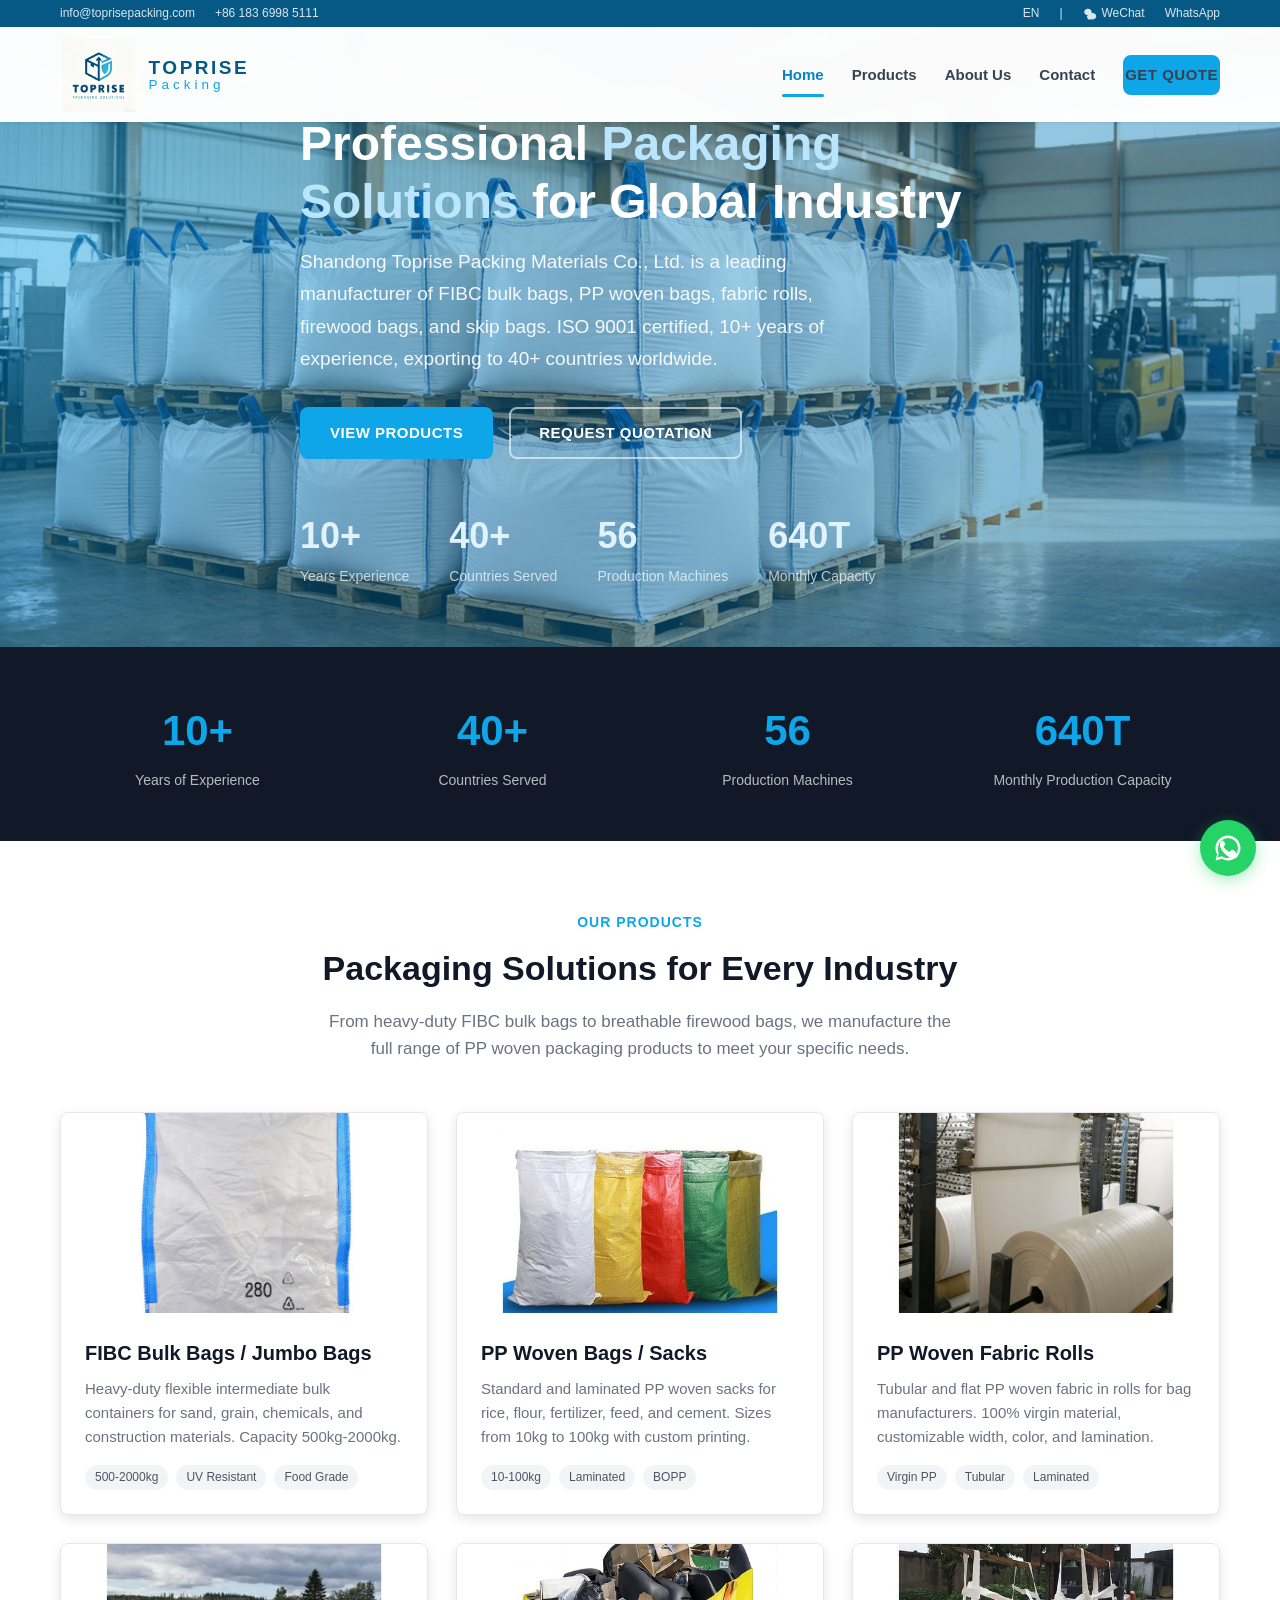
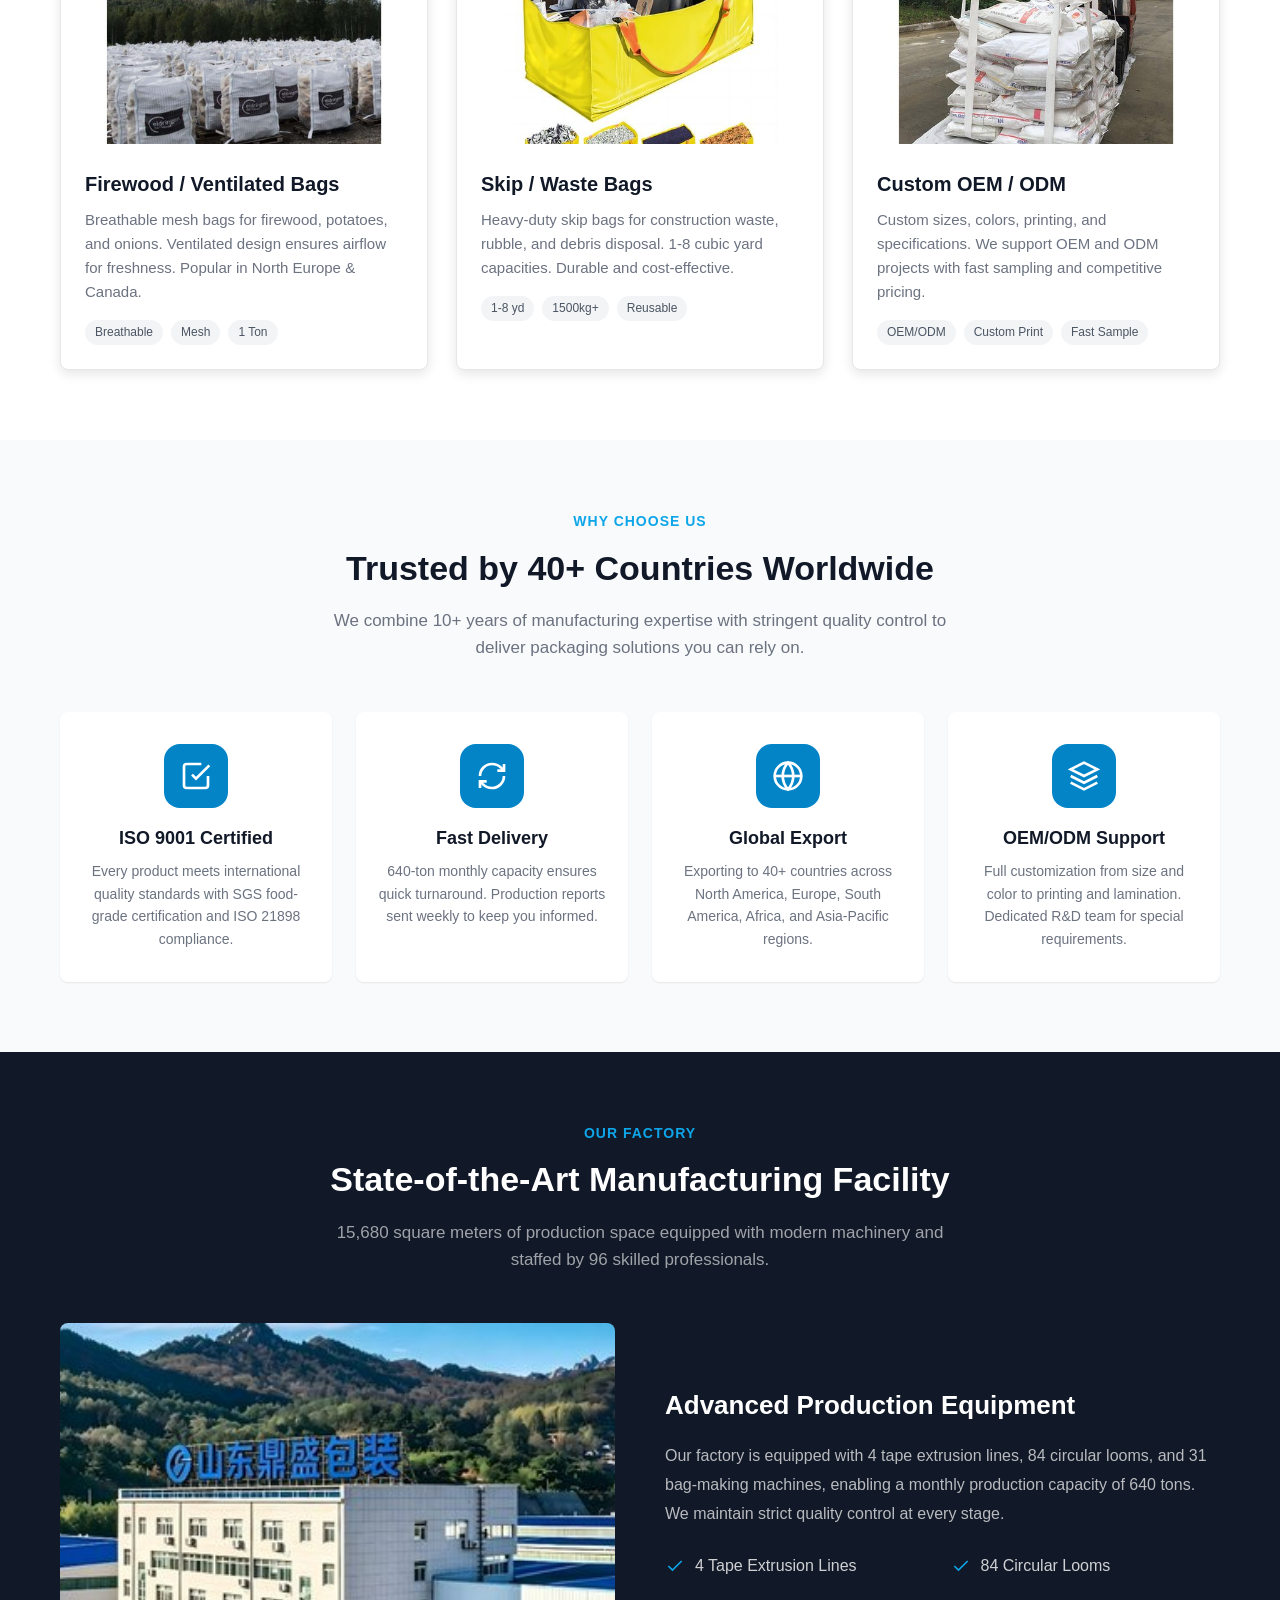
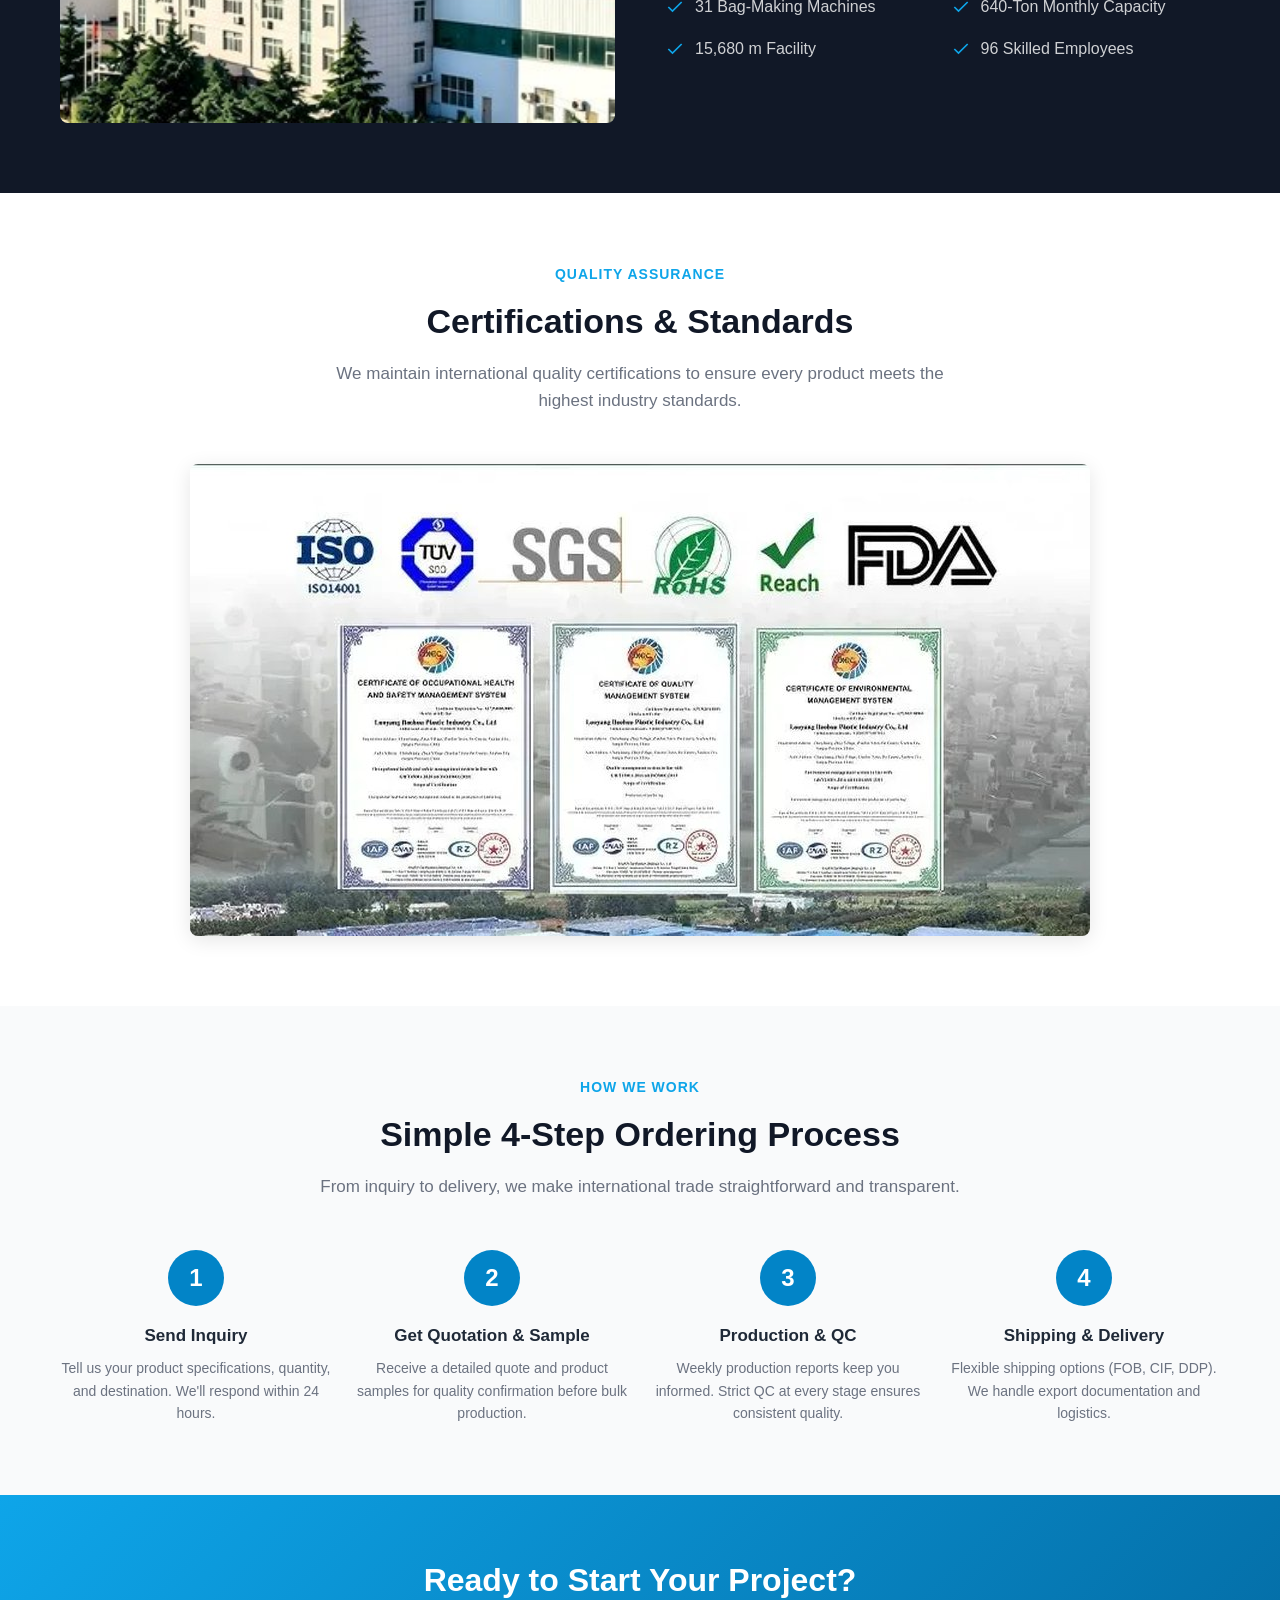
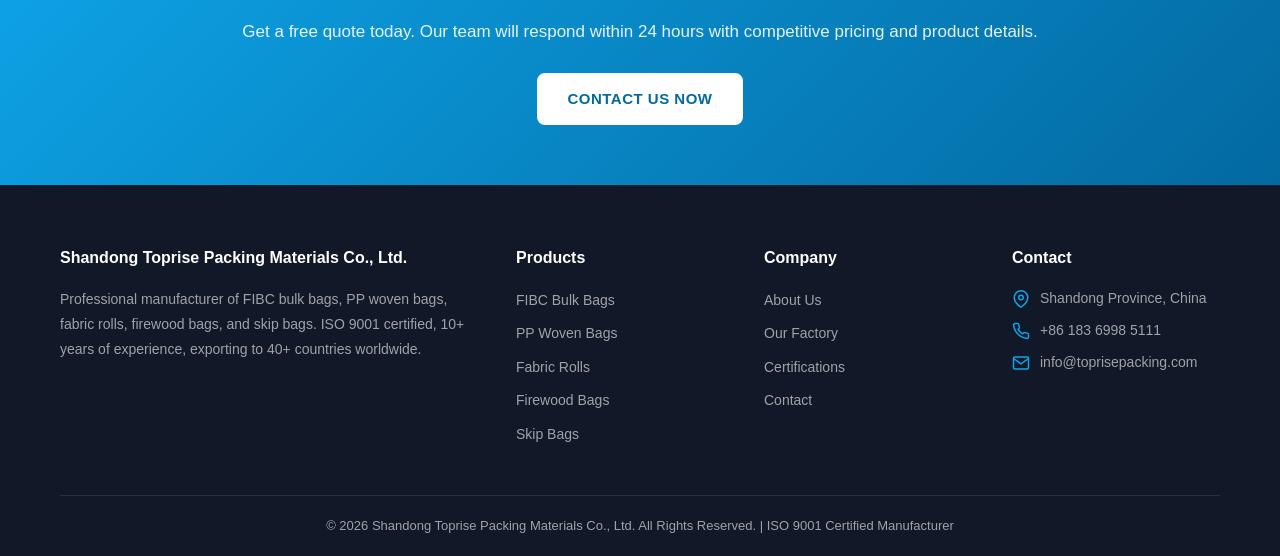
==== commit 14f5fb5d: "Update contact: phone +86 183 6998 5111, WhatsApp +86 136 7863 9184" ====
--- a/index.html
+++ b/index.html
@@ -20,7 +20,7 @@
     <div class="container">
       <div class="left">
         <a href="mailto:info@toprisepacking.com">info@toprisepacking.com</a>
-        <a href="tel:+8618600000000">+86 186 0000 0000</a>
+        <a href="tel:+8618369985111">+86 183 6998 5111</a>
       </div>
       <div class="right">
         <a href="#">EN</a>
@@ -29,7 +29,7 @@
           <svg width="14" height="14" viewBox="0 0 24 24" fill="currentColor"><path d="M8.5 14c-3.5 0-6.5-2.5-6.5-5.5S5 3 8.5 3 15 5.5 15 8.5c0 .7-.1 1.3-.4 1.9l.1.1c.5-.1 1-.2 1.5-.2 3.6 0 6.5 2.5 6.5 5.5s-2.9 5.5-6.5 5.5c-.5 0-1-.1-1.5-.2l-.1.1c-.6.3-1.2.4-1.9.4-.7 0-1.3-.1-1.9-.4l-2.3 1.2.6-1.8c-1.5-1-2.5-2.5-2.5-4.3z"/></svg>
           WeChat
         </a>
-        <a href="https://wa.me/8618600000000" target="_blank">WhatsApp</a>
+        <a href="https://wa.me/8613678639184" target="_blank">WhatsApp</a>
       </div>
     </div>
   </div>
@@ -349,7 +349,7 @@
         </div>
         <div class="footer-contact-item">
           <svg viewBox="0 0 24 24" fill="none" stroke="currentColor" stroke-width="2"><path d="M22 16.92v3a2 2 0 0 1-2.18 2 19.79 19.79 0 0 1-8.63-3.07 19.5 19.5 0 0 1-6-6 19.79 19.79 0 0 1-3.07-8.67A2 2 0 0 1 4.11 2h3a2 2 0 0 1 2 1.72 12.84 12.84 0 0 0 .7 2.81 2 2 0 0 1-.45 2.11L8.09 9.91a16 16 0 0 0 6 6l1.27-1.27a2 2 0 0 1 2.11-.45 12.84 12.84 0 0 0 2.81.7A2 2 0 0 1 22 16.92z"/></svg>
-          +86 186 0000 0000
+          +86 183 6998 5111
         </div>
         <div class="footer-contact-item">
           <svg viewBox="0 0 24 24" fill="none" stroke="currentColor" stroke-width="2"><path d="M4 4h16c1.1 0 2 .9 2 2v12c0 1.1-.9 2-2 2H4c-1.1 0-2-.9-2-2V6c0-1.1.9-2 2-2z"/><polyline points="22,6 12,13 2,6"/></svg>
@@ -364,7 +364,7 @@
 </footer>
 
 <!-- WhatsApp Float -->
-<a href="https://wa.me/8618600000000" class="whatsapp-float" target="_blank">
+<a href="https://wa.me/8613678639184" class="whatsapp-float" target="_blank">
   <svg viewBox="0 0 24 24" fill="#fff"><path d="M17.472 14.382c-.297-.149-1.758-.867-2.03-.967-.273-.099-.471-.148-.67.149-.197.297-.967 1.029-1.187 1.237-.22.209-.439.223-.736.074-.297-.149-1.255-.462-2.39-1.475-.883-.788-1.48-1.761-1.653-2.059-.209-.439-.021-.676.13-.894.13-.197.297-.499.446-.671.149-.172.197-.297.297-.446.099-.149.049-.297 0-.446-.049-.149-.671-1.643-.92-2.251-.249-.583-.471-.499-.671-.521l-.571-.01c-.197 0-.499.074-.736.271-.237.197-.967 1.029-1.187 2.449-.22 1.42.074 2.736.996 4.147.947 1.419 2.39 3.873 5.305 5.628 2.914 1.755 3.874 1.854 4.515 1.928.642.074 1.561-.224 1.987-.472.427-.247 1.355-1.079 1.556-1.556.198-.472.198-.843.149-.942-.05-.099-.198-.149-.495-.249zM12 2C6.477 2 2 6.477 2 12c0 1.765.46 3.456 1.303 4.95L2 22l5.156-1.353A9.96 9.96 0 0 0 12 22c5.523 0 10-4.477 10-10S17.523 2 12 2zm0 18c-1.605 0-3.179-.43-4.546-1.243l-.327-.195-3.388.889.905-3.301-.214-.34A8.03 8.03 0 0 1 3.954 12 8.05 8.05 0 0 1 12 3.954 8.05 8.05 0 0 1 20.046 12 8.05 8.05 0 0 1 12 20z"/></svg>
 </a>
 
